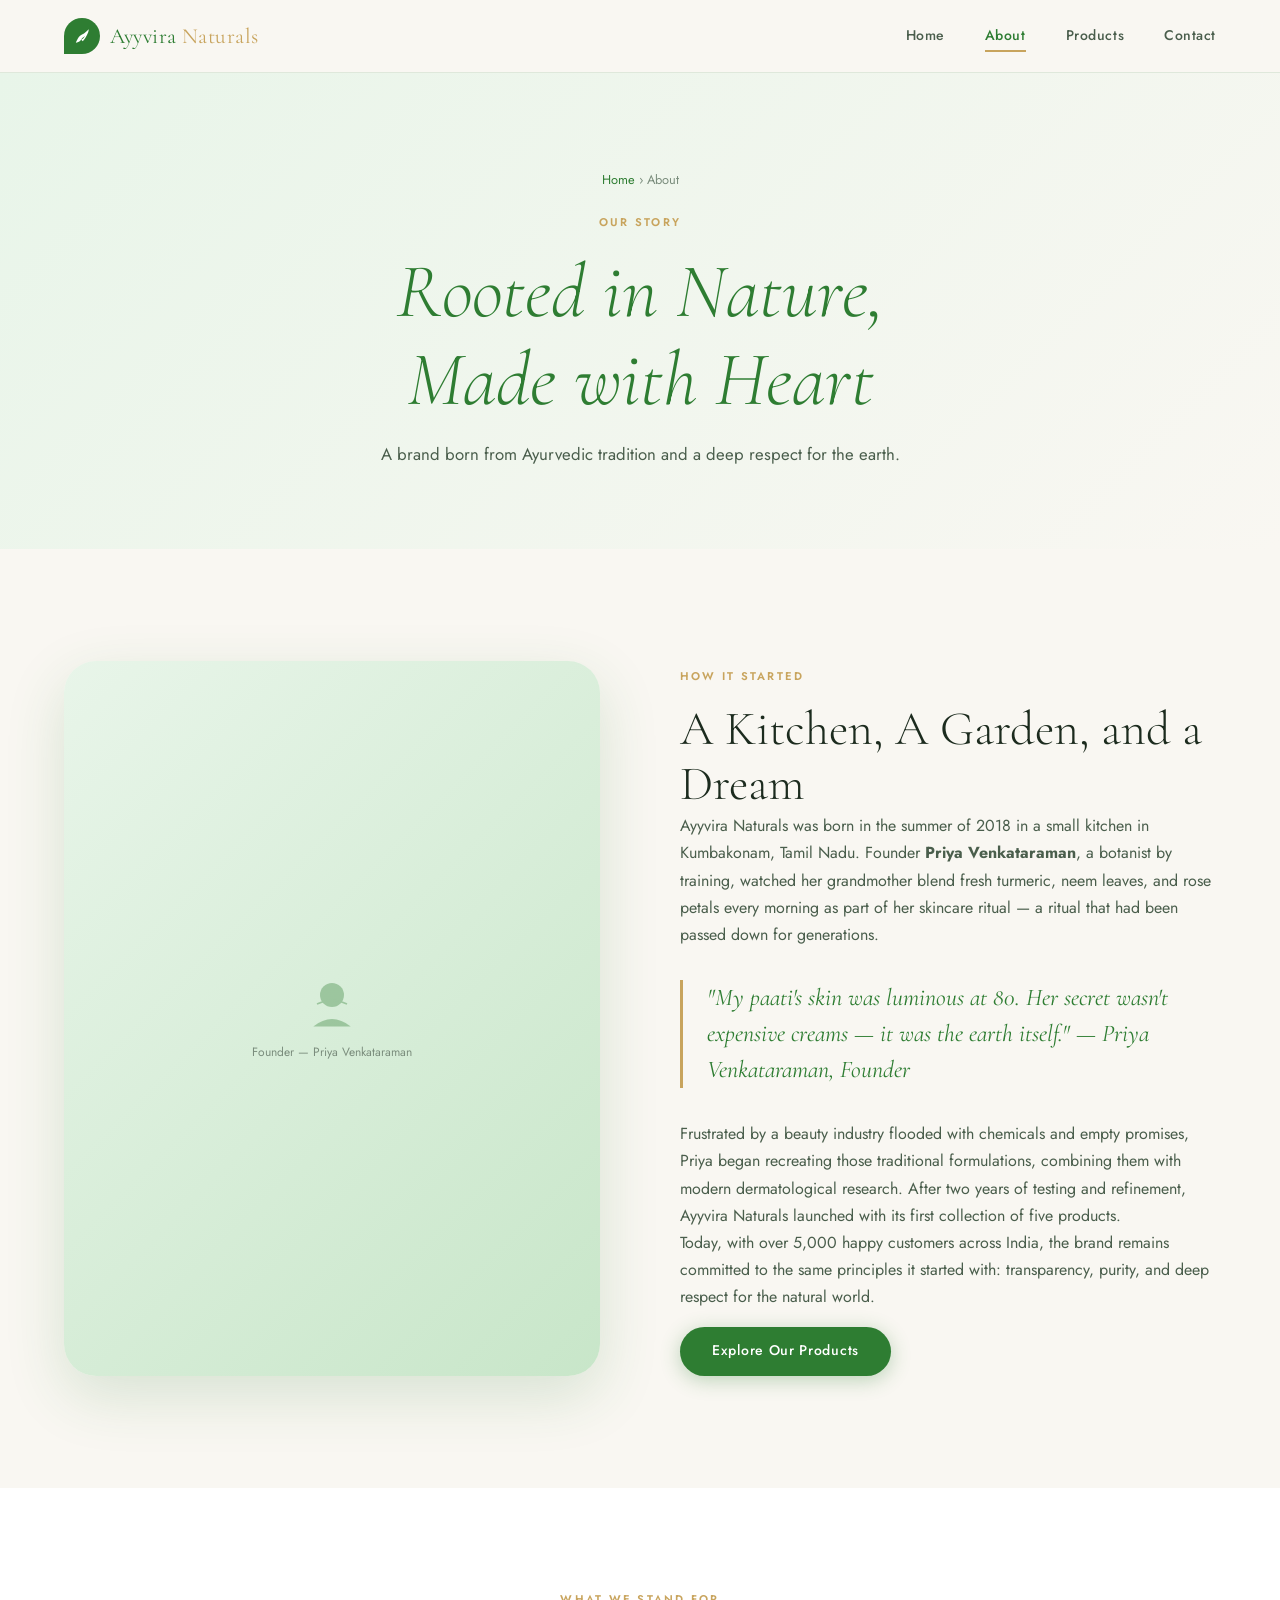
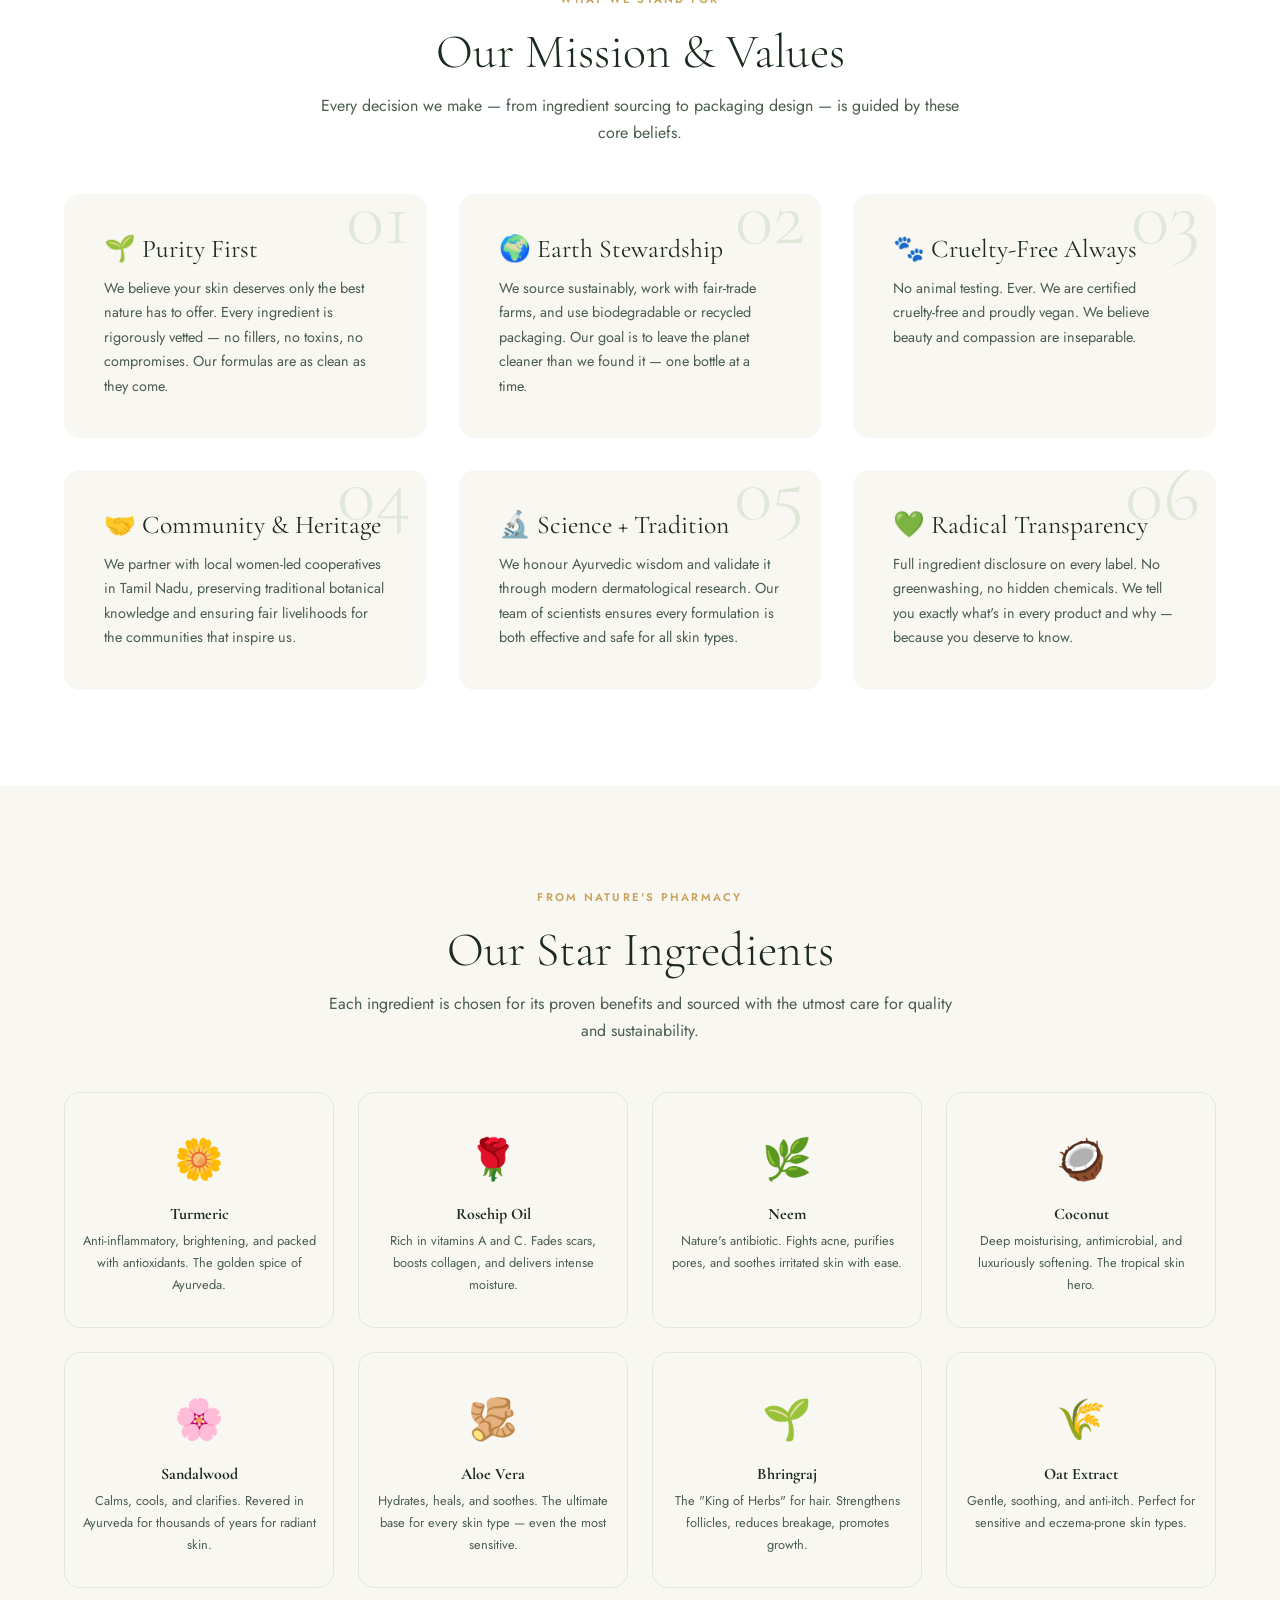
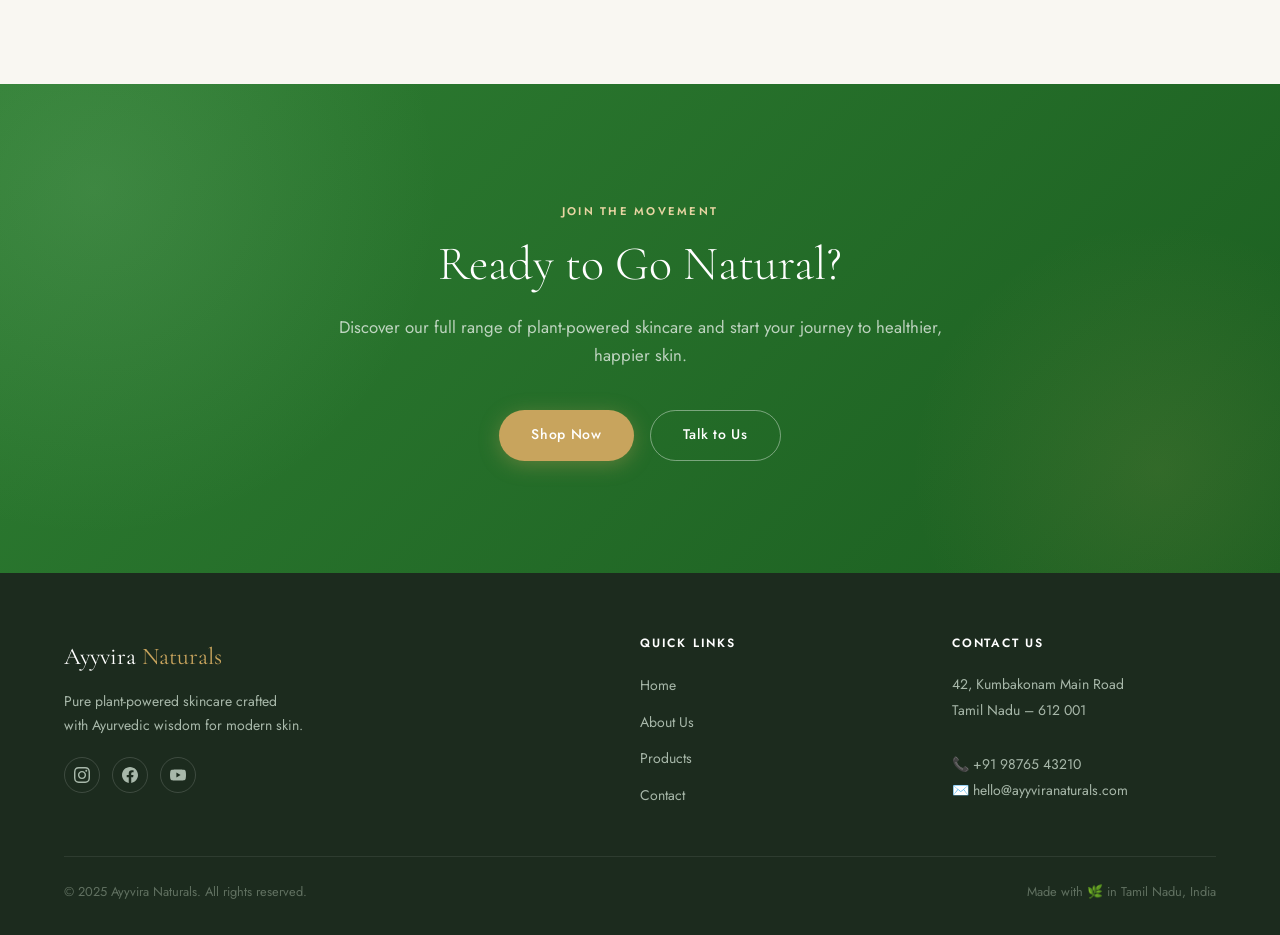
==== about.html @ 46bfbe70 "test" ====
<!DOCTYPE html>
<html lang="en">
<head>
  <meta charset="UTF-8" />
  <meta name="viewport" content="width=device-width, initial-scale=1.0" />
  <meta name="description" content="The story behind Ayyvira Naturals — our mission, values, and love for botanical skincare." />
  <title>About | Ayyvira Naturals</title>
  <link rel="stylesheet" href="css/style.css" />
  <link rel="icon" href="data:image/svg+xml,<svg xmlns='http://www.w3.org/2000/svg' viewBox='0 0 100 100'><text y='.9em' font-size='90'>🌿</text></svg>" />
</head>
<body>

<!-- ══════════════════════════════════════ NAVIGATION ══ -->
<header class="navbar" role="banner">
  <div class="container nav-inner">
    <a href="index.html" class="nav-logo" aria-label="Ayyvira Naturals Home">
      <div class="logo-icon" aria-hidden="true">
        <svg viewBox="0 0 24 24"><path d="M17 8C8 10 5.9 16.17 3.82 21c1.95-.4 4.28-1.2 6.18-3C12 16 13.5 12 17 8zM21 3C17 7 14 9 10 12c.5 1 1.5 2.5 2 3 1-1 2.5-2 4-3-1 2-3 4-5 5 .5.5 1.5 1.5 2 2C16 16 21 8 21 3z"/></svg>
      </div>
      <span class="logo-text">Ayyvira <span>Naturals</span></span>
    </a>
    <nav class="nav-links" aria-label="Main navigation">
      <a href="index.html">Home</a>
      <a href="about.html">About</a>
      <a href="products.html">Products</a>
      <a href="contact.html">Contact</a>
    </nav>
    <button class="hamburger" aria-label="Toggle menu" aria-expanded="false">
      <span></span><span></span><span></span>
    </button>
  </div>
  <nav class="mobile-menu" aria-label="Mobile navigation">
    <a href="index.html">Home</a>
    <a href="about.html">About</a>
    <a href="products.html">Products</a>
    <a href="contact.html">Contact</a>
  </nav>
</header>

<main>

<!-- ══════════════════════════════════════ PAGE HERO ══ -->
<section class="page-hero" aria-label="About page hero">
  <div class="container">
    <p class="breadcrumb"><a href="index.html">Home</a> &rsaquo; About</p>
    <span class="section-label">Our Story</span>
    <h1>Rooted in Nature,<br><em>Made with Heart</em></h1>
    <p>A brand born from Ayurvedic tradition and a deep respect for the earth.</p>
  </div>
</section>


<!-- ══════════════════════════════════════ BRAND STORY ══ -->
<section class="brand-story" aria-label="Brand story">
  <div class="container brand-story-inner">

    <!-- Image -->
    <div class="fade-in">
      <div class="img-placeholder story-img" style="display:flex;align-items:center;justify-content:center;flex-direction:column;gap:.5rem;background:linear-gradient(135deg,#e8f5e9,#c8e6c9);">
        <svg viewBox="0 0 80 80" xmlns="http://www.w3.org/2000/svg" style="width:60px;fill:#2E7D32;opacity:.35">
          <circle cx="40" cy="28" r="16"/>
          <path d="M15 70 Q40 50 65 70"/>
          <path d="M20 40 Q40 30 60 40" fill="none" stroke="#2E7D32" stroke-width="2"/>
        </svg>
        <span style="font-size:.75rem;color:#7A8C7C">Founder — Priya Venkataraman</span>
      </div>
    </div>

    <!-- Story content -->
    <div class="story-content fade-in" style="transition-delay:.2s">
      <span class="section-label">How It Started</span>
      <h2>A Kitchen, A Garden, and a Dream</h2>

      <p>
        Ayyvira Naturals was born in the summer of 2018 in a small kitchen
        in Kumbakonam, Tamil Nadu. Founder <strong>Priya Venkataraman</strong>,
        a botanist by training, watched her grandmother blend fresh turmeric,
        neem leaves, and rose petals every morning as part of her skincare ritual —
        a ritual that had been passed down for generations.
      </p>

      <blockquote>
        "My paati's skin was luminous at 80. Her secret wasn't expensive creams —
        it was the earth itself."
        <cite>— Priya Venkataraman, Founder</cite>
      </blockquote>

      <p>
        Frustrated by a beauty industry flooded with chemicals and empty promises,
        Priya began recreating those traditional formulations, combining them with
        modern dermatological research. After two years of testing and refinement,
        Ayyvira Naturals launched with its first collection of five products.
      </p>

      <p>
        Today, with over 5,000 happy customers across India, the brand remains
        committed to the same principles it started with: transparency, purity,
        and deep respect for the natural world.
      </p>

      <a href="products.html" class="btn btn-primary" style="margin-top:1rem">Explore Our Products</a>
    </div>

  </div>
</section>


<!-- ══════════════════════════════════════ VALUES ══ -->
<section class="values-section" aria-label="Our values">
  <div class="container">
    <div class="text-center">
      <span class="section-label">What We Stand For</span>
      <h2>Our Mission &amp; Values</h2>
      <p style="margin:.75rem auto 0;">
        Every decision we make — from ingredient sourcing to packaging design —
        is guided by these core beliefs.
      </p>
    </div>

    <div class="values-grid">

      <article class="value-card fade-in">
        <div class="value-num" aria-hidden="true">01</div>
        <h3>🌱 Purity First</h3>
        <p>
          We believe your skin deserves only the best nature has to offer.
          Every ingredient is rigorously vetted — no fillers, no toxins,
          no compromises. Our formulas are as clean as they come.
        </p>
      </article>

      <article class="value-card fade-in" style="transition-delay:.1s">
        <div class="value-num" aria-hidden="true">02</div>
        <h3>🌍 Earth Stewardship</h3>
        <p>
          We source sustainably, work with fair-trade farms, and use
          biodegradable or recycled packaging. Our goal is to leave the
          planet cleaner than we found it — one bottle at a time.
        </p>
      </article>

      <article class="value-card fade-in" style="transition-delay:.2s">
        <div class="value-num" aria-hidden="true">03</div>
        <h3>🐾 Cruelty-Free Always</h3>
        <p>
          No animal testing. Ever. We are certified cruelty-free and
          proudly vegan. We believe beauty and compassion are inseparable.
        </p>
      </article>

      <article class="value-card fade-in" style="transition-delay:.3s">
        <div class="value-num" aria-hidden="true">04</div>
        <h3>🤝 Community &amp; Heritage</h3>
        <p>
          We partner with local women-led cooperatives in Tamil Nadu,
          preserving traditional botanical knowledge and ensuring fair
          livelihoods for the communities that inspire us.
        </p>
      </article>

      <article class="value-card fade-in" style="transition-delay:.4s">
        <div class="value-num" aria-hidden="true">05</div>
        <h3>🔬 Science + Tradition</h3>
        <p>
          We honour Ayurvedic wisdom and validate it through modern
          dermatological research. Our team of scientists ensures every
          formulation is both effective and safe for all skin types.
        </p>
      </article>

      <article class="value-card fade-in" style="transition-delay:.5s">
        <div class="value-num" aria-hidden="true">06</div>
        <h3>💚 Radical Transparency</h3>
        <p>
          Full ingredient disclosure on every label. No greenwashing,
          no hidden chemicals. We tell you exactly what's in every product
          and why — because you deserve to know.
        </p>
      </article>

    </div>
  </div>
</section>


<!-- ══════════════════════════════════════ INGREDIENTS ══ -->
<section class="ingredients-section" aria-label="Key ingredients">
  <div class="container">
    <div class="text-center">
      <span class="section-label">From Nature's Pharmacy</span>
      <h2>Our Star Ingredients</h2>
      <p style="margin:.75rem auto 0;">
        Each ingredient is chosen for its proven benefits and sourced
        with the utmost care for quality and sustainability.
      </p>
    </div>

    <div class="ingredients-list">

      <div class="ingredient-item fade-in">
        <div class="ingredient-emoji">🌼</div>
        <h4>Turmeric</h4>
        <p>Anti-inflammatory, brightening, and packed with antioxidants. The golden spice of Ayurveda.</p>
      </div>

      <div class="ingredient-item fade-in" style="transition-delay:.1s">
        <div class="ingredient-emoji">🌹</div>
        <h4>Rosehip Oil</h4>
        <p>Rich in vitamins A and C. Fades scars, boosts collagen, and delivers intense moisture.</p>
      </div>

      <div class="ingredient-item fade-in" style="transition-delay:.2s">
        <div class="ingredient-emoji">🌿</div>
        <h4>Neem</h4>
        <p>Nature's antibiotic. Fights acne, purifies pores, and soothes irritated skin with ease.</p>
      </div>

      <div class="ingredient-item fade-in" style="transition-delay:.3s">
        <div class="ingredient-emoji">🥥</div>
        <h4>Coconut</h4>
        <p>Deep moisturising, antimicrobial, and luxuriously softening. The tropical skin hero.</p>
      </div>

      <div class="ingredient-item fade-in" style="transition-delay:.4s">
        <div class="ingredient-emoji">🌸</div>
        <h4>Sandalwood</h4>
        <p>Calms, cools, and clarifies. Revered in Ayurveda for thousands of years for radiant skin.</p>
      </div>

      <div class="ingredient-item fade-in" style="transition-delay:.5s">
        <div class="ingredient-emoji">🫚</div>
        <h4>Aloe Vera</h4>
        <p>Hydrates, heals, and soothes. The ultimate base for every skin type — even the most sensitive.</p>
      </div>

      <div class="ingredient-item fade-in" style="transition-delay:.6s">
        <div class="ingredient-emoji">🌱</div>
        <h4>Bhringraj</h4>
        <p>The "King of Herbs" for hair. Strengthens follicles, reduces breakage, promotes growth.</p>
      </div>

      <div class="ingredient-item fade-in" style="transition-delay:.7s">
        <div class="ingredient-emoji">🌾</div>
        <h4>Oat Extract</h4>
        <p>Gentle, soothing, and anti-itch. Perfect for sensitive and eczema-prone skin types.</p>
      </div>

    </div>
  </div>
</section>


<!-- ══════════════════════════════════════ CTA ══ -->
<section class="cta-section" aria-label="CTA">
  <div class="container cta-inner fade-in">
    <span class="section-label">Join the Movement</span>
    <h2>Ready to Go Natural?</h2>
    <p>Discover our full range of plant-powered skincare and start your journey to healthier, happier skin.</p>
    <div class="cta-actions">
      <a href="products.html" class="btn btn-gold">Shop Now</a>
      <a href="contact.html" class="btn" style="color:#fff;border:1.5px solid rgba(255,255,255,.4)">Talk to Us</a>
    </div>
  </div>
</section>

</main>


<!-- ══════════════════════════════════════ FOOTER ══ -->
<footer role="contentinfo">
  <div class="container">
    <div class="footer-grid">
      <div class="footer-brand">
        <div class="logo-text">Ayyvira <span>Naturals</span></div>
        <p>Pure plant-powered skincare crafted with Ayurvedic wisdom for modern skin.</p>
        <div class="socials" aria-label="Social media links">
          <a href="#" aria-label="Instagram">
            <svg viewBox="0 0 24 24"><path d="M12 2.163c3.204 0 3.584.012 4.85.07 3.252.148 4.771 1.691 4.919 4.919.058 1.265.069 1.645.069 4.849 0 3.205-.012 3.584-.069 4.849-.149 3.225-1.664 4.771-4.919 4.919-1.266.058-1.644.07-4.85.07-3.204 0-3.584-.012-4.849-.07-3.26-.149-4.771-1.699-4.919-4.92-.058-1.265-.07-1.644-.07-4.849 0-3.204.013-3.583.07-4.849.149-3.227 1.664-4.771 4.919-4.919 1.266-.057 1.645-.069 4.849-.069zm0-2.163c-3.259 0-3.667.014-4.947.072-4.358.2-6.78 2.618-6.98 6.98-.059 1.281-.073 1.689-.073 4.948 0 3.259.014 3.668.072 4.948.2 4.358 2.618 6.78 6.98 6.98 1.281.058 1.689.072 4.948.072 3.259 0 3.668-.014 4.948-.072 4.354-.2 6.782-2.618 6.979-6.98.059-1.28.073-1.689.073-4.948 0-3.259-.014-3.667-.072-4.947-.196-4.354-2.617-6.78-6.979-6.98-1.281-.059-1.69-.073-4.949-.073zm0 5.838c-3.403 0-6.162 2.759-6.162 6.162s2.759 6.163 6.162 6.163 6.162-2.759 6.162-6.163c0-3.403-2.759-6.162-6.162-6.162zm0 10.162c-2.209 0-4-1.79-4-4 0-2.209 1.791-4 4-4s4 1.791 4 4c0 2.21-1.791 4-4 4zm6.406-11.845c-.796 0-1.441.645-1.441 1.44s.645 1.44 1.441 1.44c.795 0 1.439-.645 1.439-1.44s-.644-1.44-1.439-1.44z"/></svg>
          </a>
          <a href="#" aria-label="Facebook">
            <svg viewBox="0 0 24 24"><path d="M24 12.073c0-6.627-5.373-12-12-12s-12 5.373-12 12c0 5.99 4.388 10.954 10.125 11.854v-8.385H7.078v-3.47h3.047V9.43c0-3.007 1.792-4.669 4.533-4.669 1.312 0 2.686.235 2.686.235v2.953H15.83c-1.491 0-1.956.925-1.956 1.874v2.25h3.328l-.532 3.47h-2.796v8.385C19.612 23.027 24 18.062 24 12.073z"/></svg>
          </a>
          <a href="#" aria-label="YouTube">
            <svg viewBox="0 0 24 24"><path d="M23.495 6.205a3.007 3.007 0 0 0-2.088-2.088c-1.87-.501-9.396-.501-9.396-.501s-7.507-.01-9.396.501A3.007 3.007 0 0 0 .527 6.205a31.247 31.247 0 0 0-.522 5.805 31.247 31.247 0 0 0 .522 5.783 3.007 3.007 0 0 0 2.088 2.088c1.868.502 9.396.502 9.396.502s7.506 0 9.396-.502a3.007 3.007 0 0 0 2.088-2.088 31.247 31.247 0 0 0 .5-5.783 31.247 31.247 0 0 0-.5-5.805zM9.609 15.601V8.408l6.264 3.602z"/></svg>
          </a>
        </div>
      </div>
      <div class="footer-col">
        <h4>Quick Links</h4>
        <ul>
          <li><a href="index.html">Home</a></li>
          <li><a href="about.html">About Us</a></li>
          <li><a href="products.html">Products</a></li>
          <li><a href="contact.html">Contact</a></li>
        </ul>
      </div>
      <div class="footer-col">
        <h4>Contact Us</h4>
        <address>
          42, Kumbakonam Main Road<br>Tamil Nadu – 612 001<br><br>
          📞 +91 98765 43210<br>
          ✉️ hello@ayyviranaturals.com
        </address>
      </div>
    </div>
    <div class="footer-bottom">
      <span>© 2025 Ayyvira Naturals. All rights reserved.</span>
      <span>Made with 🌿 in Tamil Nadu, India</span>
    </div>
  </div>
</footer>

<script src="js/script.js"></script>
</body>
</html>
---- css/style.css ----
/* ============================================================
   Ayyvira Naturals — Main Stylesheet
   Color Palette:
     --dark-green : #2E7D32
     --light-green: #A5D6A7
     --gold       : #C8A45D
     --bg         : #F9F7F2
   ============================================================ */

/* ── Google Fonts ── */
@import url('https://fonts.googleapis.com/css2?family=Cormorant+Garamond:ital,wght@0,300;0,400;0,600;1,300;1,400&family=Jost:wght@300;400;500;600&display=swap');

/* ── CSS Variables ── */
:root {
  --dark-green : #2E7D32;
  --mid-green  : #388E3C;
  --light-green: #A5D6A7;
  --pale-green : #E8F5E9;
  --gold       : #C8A45D;
  --gold-light : #E8D5A3;
  --bg         : #F9F7F2;
  --white      : #FFFFFF;
  --text-dark  : #1C2B1E;
  --text-mid   : #4A5E4C;
  --text-light : #7A8C7C;
  --border     : rgba(46,125,50,.12);
  --shadow-sm  : 0 2px 12px rgba(46,125,50,.08);
  --shadow-md  : 0 8px 32px rgba(46,125,50,.12);
  --shadow-lg  : 0 20px 60px rgba(46,125,50,.16);
  --radius-sm  : 8px;
  --radius-md  : 16px;
  --radius-lg  : 32px;
  --radius-full: 999px;
  --font-display: 'Cormorant Garamond', Georgia, serif;
  --font-body   : 'Jost', sans-serif;
  --transition  : .35s cubic-bezier(.4,0,.2,1);
}

/* ── Reset & Base ── */
*, *::before, *::after { box-sizing: border-box; margin: 0; padding: 0; }

html { scroll-behavior: smooth; font-size: 16px; }

body {
  font-family: var(--font-body);
  background : var(--bg);
  color      : var(--text-dark);
  line-height: 1.7;
  overflow-x : hidden;
}

img { display: block; max-width: 100%; height: auto; }
a   { text-decoration: none; color: inherit; }
ul  { list-style: none; }
button { cursor: pointer; border: none; background: none; font-family: inherit; }

/* ── Typography ── */
h1,h2,h3,h4 { font-family: var(--font-display); line-height: 1.15; }

h1 { font-size: clamp(2.4rem, 6vw, 4.8rem); font-weight: 300; }
h2 { font-size: clamp(1.8rem, 4vw, 3rem);   font-weight: 300; }
h3 { font-size: clamp(1.2rem, 2.5vw, 1.6rem); font-weight: 400; }

p  { font-size: 1rem; color: var(--text-mid); max-width: 65ch; }

.section-label {
  display    : inline-block;
  font-family: var(--font-body);
  font-size  : .7rem;
  font-weight: 600;
  letter-spacing: .2em;
  text-transform: uppercase;
  color      : var(--gold);
  margin-bottom: 1rem;
}

/* ── Utility ── */
.container { width: 90%; max-width: 1200px; margin: 0 auto; }
.text-center { text-align: center; }
.text-center p { margin: 0 auto; }

/* ── Buttons ── */
.btn {
  display    : inline-flex;
  align-items: center;
  gap        : .5rem;
  padding    : .8rem 2rem;
  border-radius: var(--radius-full);
  font-family  : var(--font-body);
  font-size    : .875rem;
  font-weight  : 500;
  letter-spacing: .05em;
  transition   : var(--transition);
}

.btn-primary {
  background: var(--dark-green);
  color     : var(--white);
  box-shadow: 0 4px 20px rgba(46,125,50,.3);
}
.btn-primary:hover {
  background: var(--mid-green);
  box-shadow: 0 8px 28px rgba(46,125,50,.4);
  transform : translateY(-2px);
}

.btn-outline {
  background: transparent;
  color     : var(--dark-green);
  border    : 1.5px solid var(--dark-green);
}
.btn-outline:hover {
  background: var(--dark-green);
  color     : var(--white);
  transform : translateY(-2px);
}

.btn-gold {
  background: var(--gold);
  color     : var(--white);
  box-shadow: 0 4px 20px rgba(200,164,93,.35);
}
.btn-gold:hover {
  background: #b8924d;
  transform : translateY(-2px);
  box-shadow: 0 8px 28px rgba(200,164,93,.45);
}

/* ── Leaf Decoration ── */
.leaf-deco {
  position: absolute;
  opacity : .07;
  pointer-events: none;
  user-select   : none;
}
.leaf-deco svg { fill: var(--dark-green); }

/* ── Fade-in Animation ── */
.fade-in {
  opacity  : 0;
  transform: translateY(28px);
  transition: opacity .7s ease, transform .7s ease;
}
.fade-in.visible {
  opacity  : 1;
  transform: none;
}

/* ===========================
   NAVIGATION
   =========================== */
.navbar {
  position  : sticky;
  top       : 0;
  z-index   : 1000;
  background: rgba(249,247,242,.92);
  backdrop-filter: blur(14px);
  border-bottom  : 1px solid var(--border);
  transition: box-shadow var(--transition);
}
.navbar.scrolled { box-shadow: var(--shadow-md); }

.nav-inner {
  display        : flex;
  align-items    : center;
  justify-content: space-between;
  padding        : 1.1rem 0;
}

/* Logo */
.nav-logo {
  display    : flex;
  align-items: center;
  gap        : .6rem;
}
.nav-logo .logo-icon {
  width : 36px;
  height: 36px;
  background: var(--dark-green);
  border-radius: 50% 50% 50% 0;
  display    : flex;
  align-items: center;
  justify-content: center;
}
.nav-logo .logo-icon svg { fill: var(--white); width: 18px; }
.nav-logo .logo-text {
  font-family: var(--font-display);
  font-size  : 1.35rem;
  font-weight: 400;
  color      : var(--dark-green);
  letter-spacing: .02em;
}
.nav-logo .logo-text span { color: var(--gold); }

/* Nav Links */
.nav-links {
  display: flex;
  gap    : 2.5rem;
}
.nav-links a {
  font-size  : .875rem;
  font-weight: 500;
  letter-spacing: .04em;
  color      : var(--text-mid);
  position   : relative;
  transition : color var(--transition);
}
.nav-links a::after {
  content  : '';
  position : absolute;
  bottom   : -4px;
  left     : 0;
  width    : 0;
  height   : 1.5px;
  background: var(--gold);
  transition: width var(--transition);
}
.nav-links a:hover,
.nav-links a.active { color: var(--dark-green); }
.nav-links a:hover::after,
.nav-links a.active::after { width: 100%; }

/* Hamburger */
.hamburger {
  display       : none;
  flex-direction: column;
  gap           : 5px;
  padding       : 4px;
}
.hamburger span {
  display   : block;
  width     : 24px;
  height    : 2px;
  background: var(--dark-green);
  transition: var(--transition);
  border-radius: 2px;
}
.hamburger.open span:nth-child(1) { transform: translateY(7px) rotate(45deg); }
.hamburger.open span:nth-child(2) { opacity: 0; }
.hamburger.open span:nth-child(3) { transform: translateY(-7px) rotate(-45deg); }

/* Mobile Menu */
.mobile-menu {
  display   : none;
  flex-direction: column;
  gap       : 0;
  background: var(--white);
  border-top: 1px solid var(--border);
  overflow  : hidden;
  max-height: 0;
  transition: max-height .4s ease;
}
.mobile-menu.open { max-height: 400px; }
.mobile-menu a {
  padding    : 1rem 1.5rem;
  font-size  : .9rem;
  font-weight: 500;
  color      : var(--text-mid);
  border-bottom: 1px solid var(--border);
  transition : background var(--transition), color var(--transition);
}
.mobile-menu a:hover,
.mobile-menu a.active {
  background: var(--pale-green);
  color     : var(--dark-green);
}

/* ===========================
   FOOTER
   =========================== */
footer {
  background: var(--text-dark);
  color     : #a8b8aa;
  padding   : 4rem 0 2rem;
}
.footer-grid {
  display              : grid;
  grid-template-columns: 2fr 1fr 1fr;
  gap                  : 3rem;
  padding-bottom       : 3rem;
  border-bottom        : 1px solid rgba(255,255,255,.08);
}
.footer-brand .logo-text {
  font-family: var(--font-display);
  font-size  : 1.5rem;
  color      : var(--white);
}
.footer-brand .logo-text span { color: var(--gold); }
.footer-brand p {
  color    : #a8b8aa;
  font-size: .875rem;
  max-width: 30ch;
  margin-top: .75rem;
}
.footer-brand .socials {
  display: flex;
  gap    : .75rem;
  margin-top: 1.25rem;
}
.footer-brand .socials a {
  width     : 36px;
  height    : 36px;
  border-radius: 50%;
  border    : 1px solid rgba(255,255,255,.15);
  display   : flex;
  align-items: center;
  justify-content: center;
  color     : #a8b8aa;
  transition: var(--transition);
}
.footer-brand .socials a:hover {
  background: var(--gold);
  border-color: var(--gold);
  color     : var(--white);
  transform : translateY(-2px);
}
.footer-brand .socials svg { width: 16px; height: 16px; fill: currentColor; }

.footer-col h4 {
  font-family: var(--font-body);
  font-size  : .75rem;
  font-weight: 600;
  letter-spacing: .15em;
  text-transform: uppercase;
  color      : var(--white);
  margin-bottom: 1.25rem;
}
.footer-col ul { display: flex; flex-direction: column; gap: .6rem; }
.footer-col ul a {
  font-size : .875rem;
  color     : #a8b8aa;
  transition: color var(--transition);
}
.footer-col ul a:hover { color: var(--gold); }
.footer-col address {
  font-style: normal;
  font-size : .875rem;
  line-height: 1.9;
  color     : #a8b8aa;
}

.footer-bottom {
  padding-top: 1.5rem;
  display    : flex;
  align-items: center;
  justify-content: space-between;
  font-size  : .8rem;
  color      : #607060;
}

/* ===========================
   HOME — HERO
   =========================== */
.hero {
  position  : relative;
  min-height: 92vh;
  display   : flex;
  align-items: center;
  overflow  : hidden;
  background: linear-gradient(135deg, #f0ede5 0%, var(--bg) 60%, #e8f5e9 100%);
}

.hero-bg-pattern {
  position: absolute;
  inset   : 0;
  background-image:
    radial-gradient(circle at 15% 50%, rgba(165,214,167,.25) 0%, transparent 50%),
    radial-gradient(circle at 85% 20%, rgba(200,164,93,.1) 0%, transparent 40%);
  pointer-events: none;
}

.hero-inner {
  position: relative;
  z-index : 1;
  display : grid;
  grid-template-columns: 1fr 1fr;
  align-items: center;
  gap        : 4rem;
  padding    : 6rem 0;
}

.hero-content { max-width: 560px; }

.hero-eyebrow {
  display    : flex;
  align-items: center;
  gap        : .75rem;
  margin-bottom: 1.5rem;
}
.hero-eyebrow .line {
  width     : 40px;
  height    : 1px;
  background: var(--gold);
}
.hero-eyebrow span {
  font-size     : .7rem;
  font-weight   : 600;
  letter-spacing: .22em;
  text-transform: uppercase;
  color         : var(--gold);
}

.hero-content h1 {
  color        : var(--text-dark);
  margin-bottom: 1.25rem;
  font-weight  : 300;
}
.hero-content h1 em {
  font-style: italic;
  color     : var(--dark-green);
}

.hero-content p {
  font-size    : 1.05rem;
  margin-bottom: 2.5rem;
  max-width    : 46ch;
}

.hero-actions { display: flex; gap: 1rem; flex-wrap: wrap; align-items: center; }

.hero-stats {
  display   : flex;
  gap       : 2.5rem;
  margin-top: 3rem;
  padding-top: 2rem;
  border-top: 1px solid var(--border);
}
.hero-stat .num {
  font-family: var(--font-display);
  font-size  : 2rem;
  font-weight: 300;
  color      : var(--dark-green);
  line-height: 1;
}
.hero-stat .lbl {
  font-size : .75rem;
  color     : var(--text-light);
  margin-top: .25rem;
}

/* Hero Visual */
.hero-visual {
  position: relative;
  display : flex;
  align-items: center;
  justify-content: center;
}
.hero-blob {
  width        : 460px;
  height       : 520px;
  background   : linear-gradient(145deg, var(--light-green), #c8e6c9);
  border-radius: 60% 40% 55% 45% / 50% 60% 40% 55%;
  position     : relative;
  overflow     : hidden;
  box-shadow   : var(--shadow-lg);
}
.hero-blob img {
  width     : 100%;
  height    : 100%;
  object-fit: cover;
}
.hero-badge {
  position  : absolute;
  bottom    : -16px;
  left      : -24px;
  background: var(--white);
  border-radius: var(--radius-md);
  padding   : 1rem 1.25rem;
  box-shadow: var(--shadow-md);
  display   : flex;
  align-items: center;
  gap       : .75rem;
}
.hero-badge .badge-icon {
  width     : 40px;
  height    : 40px;
  background: var(--pale-green);
  border-radius: 50%;
  display   : flex;
  align-items: center;
  justify-content: center;
}
.hero-badge .badge-icon svg { fill: var(--dark-green); width: 20px; }
.hero-badge .badge-text .top  { font-size: .7rem; color: var(--text-light); }
.hero-badge .badge-text .bot  { font-size: .875rem; font-weight: 600; color: var(--text-dark); }

.hero-tag {
  position  : absolute;
  top       : 20px;
  right     : -20px;
  background: var(--dark-green);
  color     : var(--white);
  border-radius: var(--radius-full);
  padding   : .5rem 1rem;
  font-size : .75rem;
  font-weight: 600;
  letter-spacing: .05em;
  box-shadow: var(--shadow-sm);
}

/* ===========================
   HOME — FEATURES
   =========================== */
.features {
  padding   : 6rem 0;
  background: var(--white);
}
.features-header { margin-bottom: 3.5rem; }

.features-grid {
  display              : grid;
  grid-template-columns: repeat(4, 1fr);
  gap                  : 2rem;
}
.feature-card {
  text-align: center;
  padding   : 2.5rem 1.5rem;
  border-radius: var(--radius-md);
  border    : 1px solid var(--border);
  transition: var(--transition);
  position  : relative;
  overflow  : hidden;
}
.feature-card::before {
  content  : '';
  position : absolute;
  inset    : 0;
  background: linear-gradient(160deg, var(--pale-green), transparent);
  opacity  : 0;
  transition: opacity var(--transition);
}
.feature-card:hover {
  transform : translateY(-6px);
  box-shadow: var(--shadow-md);
  border-color: var(--light-green);
}
.feature-card:hover::before { opacity: 1; }

.feature-icon {
  width     : 64px;
  height    : 64px;
  background: var(--pale-green);
  border-radius: 50% 50% 50% 0;
  display   : flex;
  align-items: center;
  justify-content: center;
  margin    : 0 auto 1.25rem;
  transition: var(--transition);
  position  : relative;
  z-index   : 1;
}
.feature-card:hover .feature-icon {
  background: var(--dark-green);
}
.feature-icon svg { fill: var(--dark-green); width: 28px; transition: var(--transition); }
.feature-card:hover .feature-icon svg { fill: var(--white); }

.feature-card h3 {
  position  : relative;
  z-index   : 1;
  margin-bottom: .5rem;
  font-size : 1.1rem;
  color     : var(--text-dark);
}
.feature-card p {
  position: relative;
  z-index : 1;
  font-size: .875rem;
  max-width: none;
}

/* ===========================
   HOME — ABOUT PREVIEW
   =========================== */
.about-preview {
  padding: 7rem 0;
}
.about-preview-inner {
  display        : grid;
  grid-template-columns: 1fr 1fr;
  gap            : 5rem;
  align-items    : center;
}
.about-img-wrap {
  position: relative;
}
.about-img-main {
  width        : 100%;
  aspect-ratio : 4/5;
  object-fit   : cover;
  border-radius: 40% 60% 55% 45% / 40% 45% 55% 60%;
  box-shadow   : var(--shadow-lg);
}
.about-img-accent {
  position     : absolute;
  bottom       : -30px;
  right        : -30px;
  width        : 180px;
  aspect-ratio : 1;
  object-fit   : cover;
  border-radius: 50%;
  border       : 6px solid var(--bg);
  box-shadow   : var(--shadow-md);
}
.about-img-badge {
  position     : absolute;
  top          : 30px;
  right        : -20px;
  background   : var(--gold);
  color        : var(--white);
  padding      : 1rem;
  border-radius: var(--radius-md);
  text-align   : center;
  box-shadow   : var(--shadow-sm);
}
.about-img-badge .big { font-family: var(--font-display); font-size: 2rem; font-weight: 300; line-height: 1; }
.about-img-badge .sm  { font-size: .65rem; font-weight: 600; letter-spacing: .1em; text-transform: uppercase; }

.about-content h2 { margin-bottom: 1.25rem; }
.about-content p  { margin-bottom: 1.5rem; }
.about-list {
  display       : flex;
  flex-direction: column;
  gap           : .75rem;
  margin-bottom : 2rem;
}
.about-list li {
  display    : flex;
  align-items: center;
  gap        : .75rem;
  font-size  : .9rem;
  color      : var(--text-mid);
}
.about-list li .check {
  width     : 22px;
  height    : 22px;
  background: var(--pale-green);
  border-radius: 50%;
  display   : flex;
  align-items: center;
  justify-content: center;
  flex-shrink: 0;
}
.about-list li .check svg { fill: var(--dark-green); width: 12px; }

/* ===========================
   HOME — FEATURED PRODUCTS
   =========================== */
.featured-products { padding: 6rem 0; background: var(--bg); }
.section-header {
  display        : flex;
  justify-content: space-between;
  align-items    : flex-end;
  margin-bottom  : 3rem;
}
.section-header .right { flex-shrink: 0; }

.products-grid {
  display              : grid;
  grid-template-columns: repeat(3, 1fr);
  gap                  : 2rem;
}

/* Product Card */
.product-card {
  background   : var(--white);
  border-radius: var(--radius-md);
  overflow     : hidden;
  box-shadow   : var(--shadow-sm);
  transition   : var(--transition);
  position     : relative;
}
.product-card:hover {
  transform : translateY(-8px);
  box-shadow: var(--shadow-lg);
}
.product-img-wrap {
  position    : relative;
  overflow    : hidden;
  aspect-ratio: 4/3;
  background  : var(--pale-green);
}
.product-img-wrap img {
  width     : 100%;
  height    : 100%;
  object-fit: cover;
  transition: transform .6s ease;
}
.product-card:hover .product-img-wrap img { transform: scale(1.06); }

.product-badge {
  position     : absolute;
  top          : 12px;
  left         : 12px;
  background   : var(--gold);
  color        : var(--white);
  font-size    : .65rem;
  font-weight  : 600;
  letter-spacing: .08em;
  text-transform: uppercase;
  padding      : .3rem .75rem;
  border-radius: var(--radius-full);
}
.product-wishlist {
  position     : absolute;
  top          : 12px;
  right        : 12px;
  width        : 34px;
  height       : 34px;
  background   : rgba(255,255,255,.9);
  border-radius: 50%;
  display      : flex;
  align-items  : center;
  justify-content: center;
  opacity      : 0;
  transform    : scale(.8);
  transition   : var(--transition);
}
.product-card:hover .product-wishlist { opacity: 1; transform: scale(1); }
.product-wishlist svg { fill: var(--text-light); width: 16px; transition: var(--transition); }
.product-wishlist:hover svg { fill: #e53935; }

.product-info { padding: 1.5rem; }
.product-category {
  font-size     : .65rem;
  font-weight   : 600;
  letter-spacing: .15em;
  text-transform: uppercase;
  color         : var(--gold);
  margin-bottom : .4rem;
}
.product-name {
  font-family  : var(--font-display);
  font-size    : 1.2rem;
  font-weight  : 400;
  color        : var(--text-dark);
  margin-bottom: .5rem;
}
.product-desc {
  font-size    : .835rem;
  color        : var(--text-light);
  margin-bottom: 1.25rem;
  max-width    : none;
  display      : -webkit-box;
  -webkit-line-clamp: 2;
  -webkit-box-orient: vertical;
  overflow     : hidden;
}
.product-footer {
  display        : flex;
  justify-content: space-between;
  align-items    : center;
}
.product-price {
  font-family: var(--font-display);
  font-size  : 1.4rem;
  font-weight: 300;
  color      : var(--dark-green);
}

/* ===========================
   HOME — CTA
   =========================== */
.cta-section {
  padding   : 7rem 0;
  background: linear-gradient(135deg, var(--dark-green), #1B5E20);
  position  : relative;
  overflow  : hidden;
  text-align: center;
}
.cta-section::before {
  content  : '';
  position : absolute;
  top      : -50%;
  left     : -20%;
  width    : 700px;
  height   : 700px;
  background: radial-gradient(circle, rgba(165,214,167,.15) 0%, transparent 70%);
  pointer-events: none;
}
.cta-section::after {
  content  : '';
  position : absolute;
  bottom   : -30%;
  right    : -10%;
  width    : 500px;
  height   : 500px;
  background: radial-gradient(circle, rgba(200,164,93,.12) 0%, transparent 70%);
  pointer-events: none;
}
.cta-inner { position: relative; z-index: 1; }
.cta-section .section-label { color: var(--gold-light); }
.cta-section h2 {
  color        : var(--white);
  margin-bottom: 1.25rem;
}
.cta-section p {
  color        : rgba(255,255,255,.7);
  margin       : 0 auto 2.5rem;
  font-size    : 1.05rem;
}
.cta-actions { display: flex; gap: 1rem; justify-content: center; flex-wrap: wrap; }

/* ===========================
   ABOUT PAGE
   =========================== */
.page-hero {
  padding   : 5rem 0;
  background: linear-gradient(135deg, var(--pale-green), var(--bg));
  text-align: center;
}
.page-hero .breadcrumb {
  font-size    : .8rem;
  color        : var(--text-light);
  margin-bottom: 1rem;
}
.page-hero .breadcrumb a { color: var(--dark-green); }
.page-hero .breadcrumb a:hover { text-decoration: underline; }
.page-hero h1 { font-style: italic; color: var(--dark-green); }
.page-hero p  { margin: 1rem auto 0; font-size: 1.05rem; }

/* Brand Story */
.brand-story { padding: 7rem 0; }
.brand-story-inner {
  display        : grid;
  grid-template-columns: 1fr 1fr;
  gap            : 5rem;
  align-items    : center;
}
.story-img {
  width        : 100%;
  aspect-ratio : 3/4;
  object-fit   : cover;
  border-radius: var(--radius-lg);
  box-shadow   : var(--shadow-lg);
}
.story-content blockquote {
  font-family  : var(--font-display);
  font-size    : 1.5rem;
  font-style   : italic;
  color        : var(--dark-green);
  border-left  : 3px solid var(--gold);
  padding-left : 1.5rem;
  margin       : 2rem 0;
  line-height  : 1.5;
}

/* Values */
.values-section {
  padding   : 6rem 0;
  background: var(--white);
}
.values-grid {
  display              : grid;
  grid-template-columns: repeat(3, 1fr);
  gap                  : 2rem;
  margin-top           : 3rem;
}
.value-card {
  padding      : 2.5rem;
  background   : var(--bg);
  border-radius: var(--radius-md);
  position     : relative;
  overflow     : hidden;
  transition   : var(--transition);
}
.value-card:hover { transform: translateY(-4px); box-shadow: var(--shadow-md); }
.value-num {
  font-family: var(--font-display);
  font-size  : 5rem;
  font-weight: 300;
  color      : var(--border);
  position   : absolute;
  top        : -1rem;
  right      : 1rem;
  line-height: 1;
  pointer-events: none;
}
.value-card h3 { margin-bottom: .75rem; position: relative; }
.value-card p  { font-size: .9rem; max-width: none; position: relative; }

/* Team / Ingredients */
.ingredients-section { padding: 6rem 0; }
.ingredients-list {
  display              : grid;
  grid-template-columns: repeat(4, 1fr);
  gap                  : 1.5rem;
  margin-top           : 3rem;
}
.ingredient-item {
  text-align   : center;
  padding      : 2rem 1rem;
  border-radius: var(--radius-md);
  border       : 1px solid var(--border);
  transition   : var(--transition);
}
.ingredient-item:hover {
  border-color: var(--light-green);
  background  : var(--pale-green);
  transform   : translateY(-4px);
}
.ingredient-emoji { font-size: 2.5rem; margin-bottom: .75rem; }
.ingredient-item h4 { font-size: 1rem; margin-bottom: .4rem; }
.ingredient-item p  { font-size: .8rem; max-width: none; }

/* ===========================
   PRODUCTS PAGE
   =========================== */
.products-page { padding: 5rem 0 7rem; }
.products-filter {
  display        : flex;
  gap            : .75rem;
  margin-bottom  : 3rem;
  flex-wrap      : wrap;
}
.filter-btn {
  padding      : .5rem 1.25rem;
  border-radius: var(--radius-full);
  font-family  : var(--font-body);
  font-size    : .8rem;
  font-weight  : 500;
  border       : 1.5px solid var(--border);
  color        : var(--text-mid);
  transition   : var(--transition);
}
.filter-btn:hover,
.filter-btn.active {
  background  : var(--dark-green);
  border-color: var(--dark-green);
  color       : var(--white);
}

.products-grid-full {
  display              : grid;
  grid-template-columns: repeat(3, 1fr);
  gap                  : 2rem;
}

/* ===========================
   CONTACT PAGE
   =========================== */
.contact-page { padding: 5rem 0 7rem; }
.contact-inner {
  display              : grid;
  grid-template-columns: 1fr 1.6fr;
  gap                  : 4rem;
  align-items          : start;
}

.contact-info h2 { margin-bottom: 1rem; }
.contact-info p  { margin-bottom: 2rem; }

.contact-details {
  display       : flex;
  flex-direction: column;
  gap           : 1.5rem;
}
.contact-detail-item {
  display    : flex;
  gap        : 1rem;
  align-items: flex-start;
}
.contact-detail-icon {
  width     : 44px;
  height    : 44px;
  background: var(--pale-green);
  border-radius: 50%;
  display   : flex;
  align-items: center;
  justify-content: center;
  flex-shrink: 0;
}
.contact-detail-icon svg { fill: var(--dark-green); width: 18px; }
.contact-detail-item .label { font-size: .75rem; color: var(--text-light); margin-bottom: .2rem; }
.contact-detail-item .value { font-weight: 500; color: var(--text-dark); font-size: .9rem; }

/* Form */
.contact-form-wrap {
  background   : var(--white);
  border-radius: var(--radius-lg);
  padding      : 3rem;
  box-shadow   : var(--shadow-md);
}
.contact-form-wrap h3 { margin-bottom: .5rem; }
.contact-form-wrap .sub { font-size: .875rem; color: var(--text-light); margin-bottom: 2rem; max-width: none; }

.form-group { margin-bottom: 1.5rem; }
.form-group label {
  display      : block;
  font-size    : .78rem;
  font-weight  : 600;
  letter-spacing: .06em;
  text-transform: uppercase;
  color        : var(--text-mid);
  margin-bottom: .5rem;
}
.form-group input,
.form-group textarea,
.form-group select {
  width        : 100%;
  padding      : .875rem 1.125rem;
  border       : 1.5px solid var(--border);
  border-radius: var(--radius-sm);
  font-family  : var(--font-body);
  font-size    : .9rem;
  color        : var(--text-dark);
  background   : var(--bg);
  transition   : border-color var(--transition), box-shadow var(--transition);
  outline      : none;
}
.form-group input:focus,
.form-group textarea:focus,
.form-group select:focus {
  border-color: var(--dark-green);
  box-shadow  : 0 0 0 3px rgba(46,125,50,.1);
  background  : var(--white);
}
.form-group input.error,
.form-group textarea.error { border-color: #e53935; }
.form-group .error-msg {
  font-size : .75rem;
  color     : #e53935;
  margin-top: .35rem;
  display   : none;
}
.form-group .error-msg.show { display: block; }

.form-group textarea { resize: vertical; min-height: 130px; }
.form-row { display: grid; grid-template-columns: 1fr 1fr; gap: 1.25rem; }

.form-submit { margin-top: .5rem; }
.form-submit .btn { width: 100%; justify-content: center; padding: 1rem; font-size: .9rem; }

.success-message {
  display      : none;
  text-align   : center;
  padding      : 3rem 2rem;
}
.success-message.show { display: block; }
.success-icon {
  width     : 70px;
  height    : 70px;
  background: var(--pale-green);
  border-radius: 50%;
  display   : flex;
  align-items: center;
  justify-content: center;
  margin    : 0 auto 1.5rem;
}
.success-icon svg { fill: var(--dark-green); width: 32px; }
.success-message h3 { margin-bottom: .75rem; }
.success-message p  { max-width: none; color: var(--text-mid); }

/* ===========================
   PLACEHOLDER IMAGES (SVG)
   =========================== */
.img-placeholder {
  width     : 100%;
  height    : 100%;
  background: linear-gradient(135deg, var(--pale-green) 0%, #c8e6c9 100%);
  display   : flex;
  align-items: center;
  justify-content: center;
  flex-direction: column;
  gap       : .5rem;
}
.img-placeholder svg { fill: var(--dark-green); opacity: .4; width: 48px; }
.img-placeholder span { font-size: .75rem; color: var(--text-light); }

/* ===========================
   RESPONSIVE
   =========================== */
@media (max-width: 1024px) {
  .features-grid             { grid-template-columns: repeat(2,1fr); }
  .hero-inner                { gap: 2.5rem; }
  .hero-blob                 { width: 380px; height: 430px; }
  .footer-grid               { grid-template-columns: 1fr 1fr; }
  .footer-brand              { grid-column: 1/-1; }
  .ingredients-list          { grid-template-columns: repeat(2,1fr); }
}

@media (max-width: 768px) {
  /* Nav */
  .nav-links  { display: none; }
  .hamburger  { display: flex; }
  .mobile-menu{ display: flex; }

  /* Hero */
  .hero-inner { grid-template-columns: 1fr; text-align: center; gap: 3rem; }
  .hero-content { max-width: none; }
  .hero-content p { margin: 0 auto 2.5rem; }
  .hero-eyebrow { justify-content: center; }
  .hero-actions { justify-content: center; }
  .hero-stats   { justify-content: center; }
  .hero-visual  { order: -1; }
  .hero-blob    { width: 300px; height: 340px; }
  .hero-tag     { right: 0; }

  /* Features */
  .features-grid { grid-template-columns: 1fr 1fr; }

  /* About preview */
  .about-preview-inner { grid-template-columns: 1fr; }
  .about-img-accent    { display: none; }

  /* Sections */
  .section-header { flex-direction: column; gap: 1rem; align-items: flex-start; }
  .products-grid  { grid-template-columns: 1fr 1fr; }

  /* About page */
  .brand-story-inner    { grid-template-columns: 1fr; }
  .values-grid          { grid-template-columns: 1fr; }
  .ingredients-list     { grid-template-columns: repeat(2,1fr); }

  /* Products page */
  .products-grid-full   { grid-template-columns: 1fr 1fr; }

  /* Contact */
  .contact-inner { grid-template-columns: 1fr; }
  .contact-form-wrap { padding: 2rem; }
  .form-row      { grid-template-columns: 1fr; }
}

@media (max-width: 480px) {
  .features-grid          { grid-template-columns: 1fr; }
  .products-grid          { grid-template-columns: 1fr; }
  .products-grid-full     { grid-template-columns: 1fr; }
  .ingredients-list       { grid-template-columns: 1fr; }
  .hero-blob              { width: 260px; height: 300px; }
  .footer-grid            { grid-template-columns: 1fr; }
}
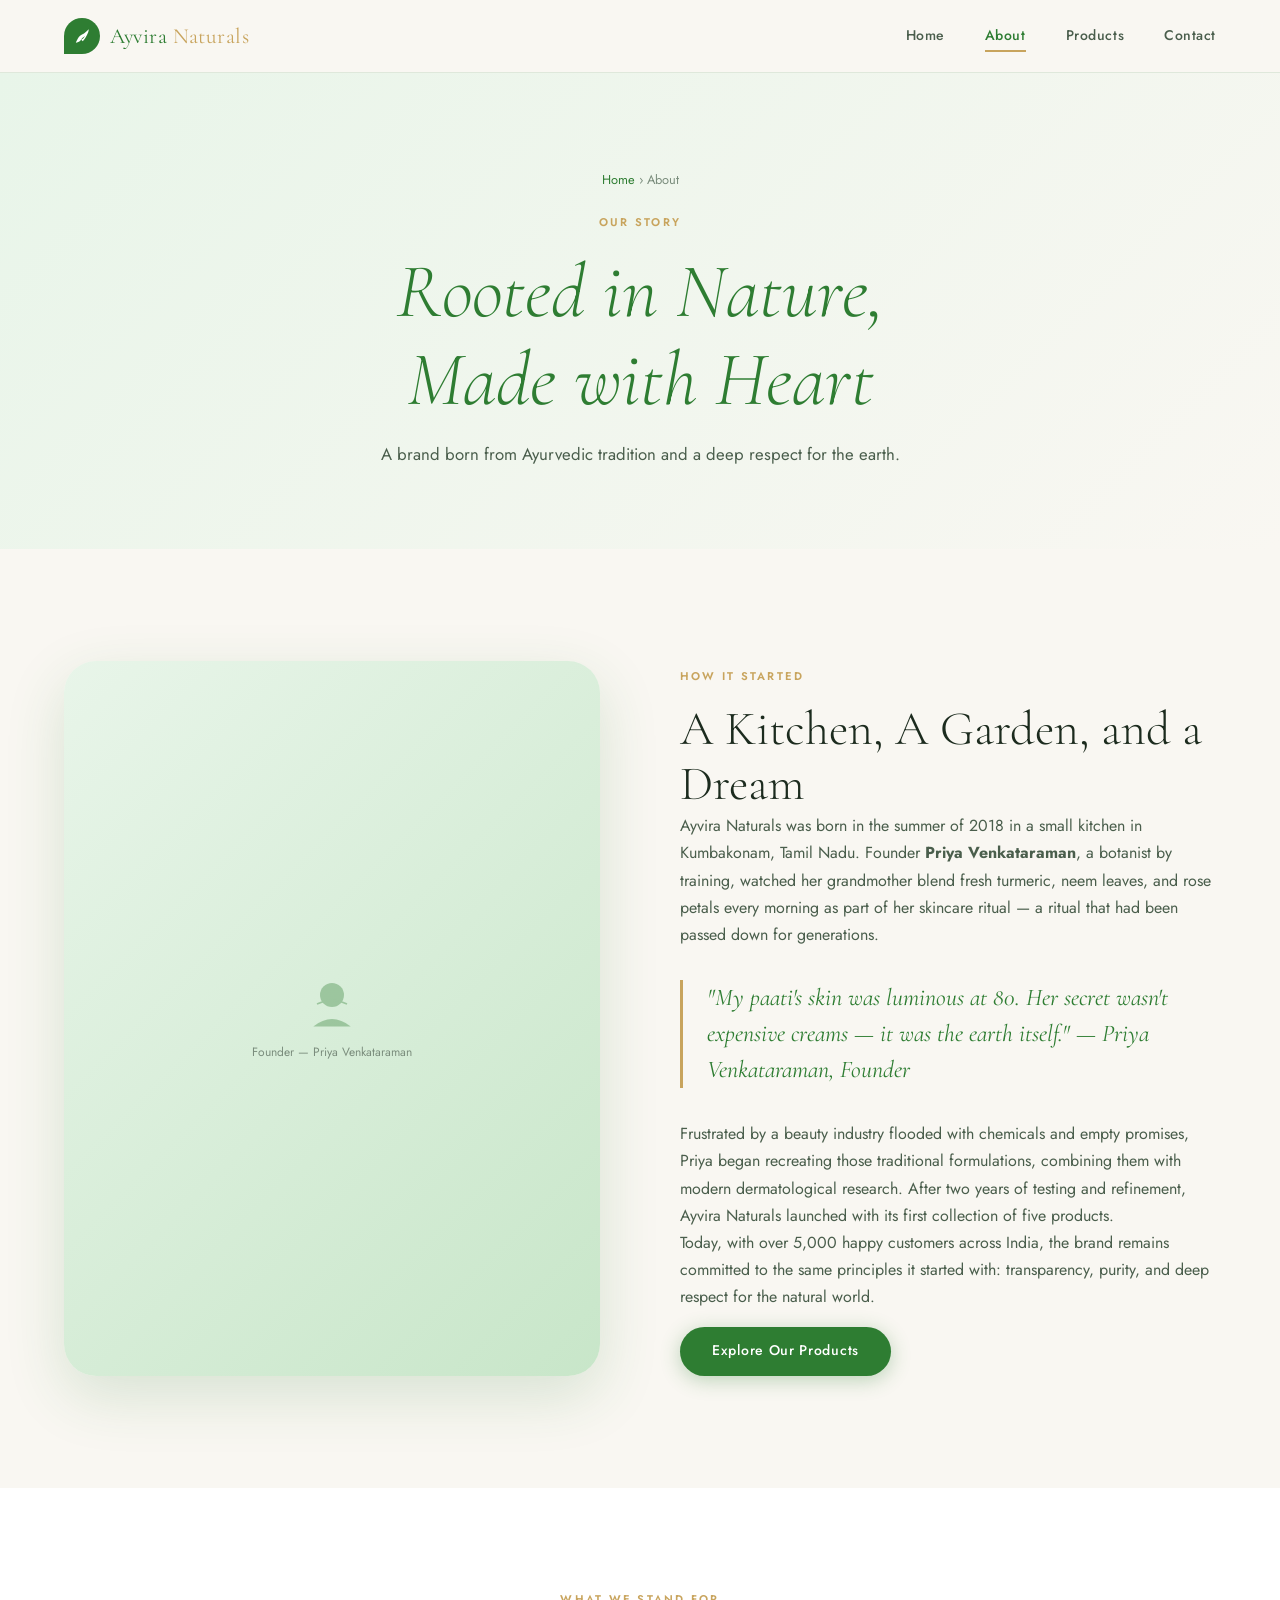
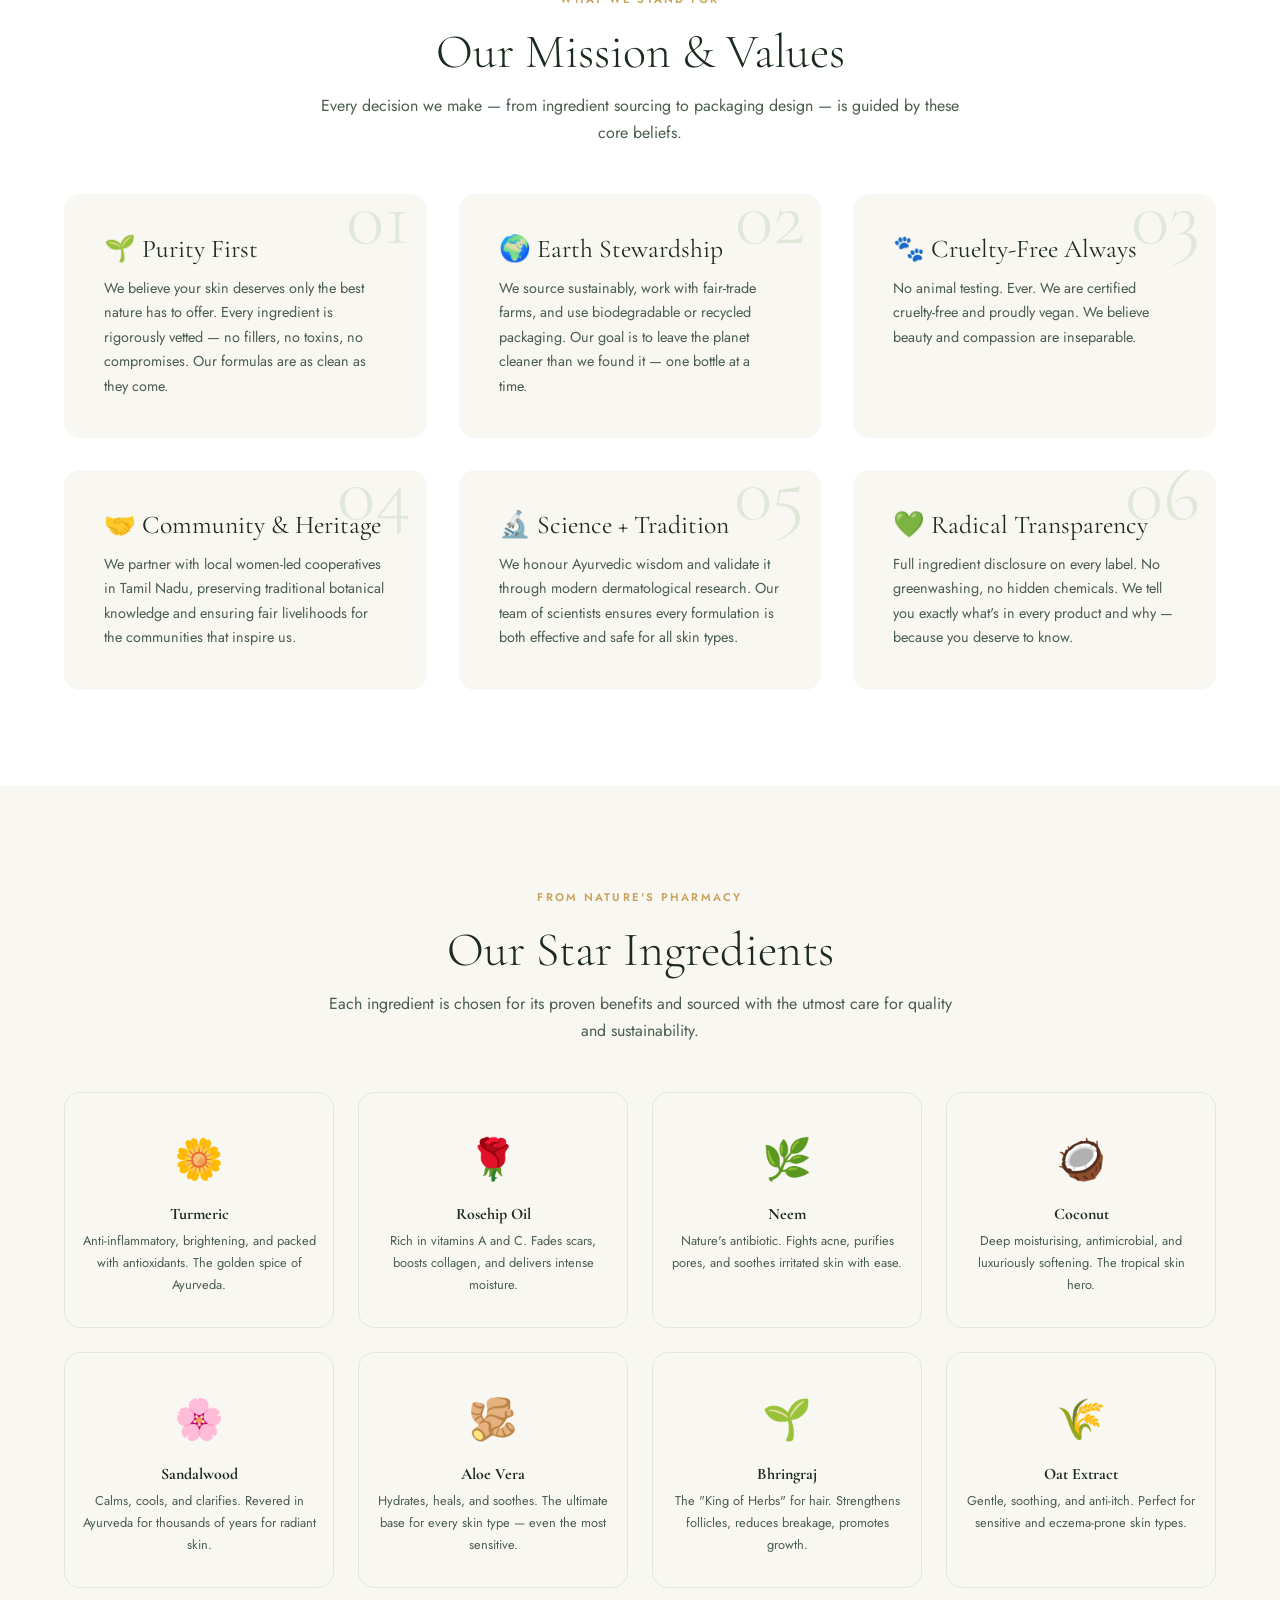
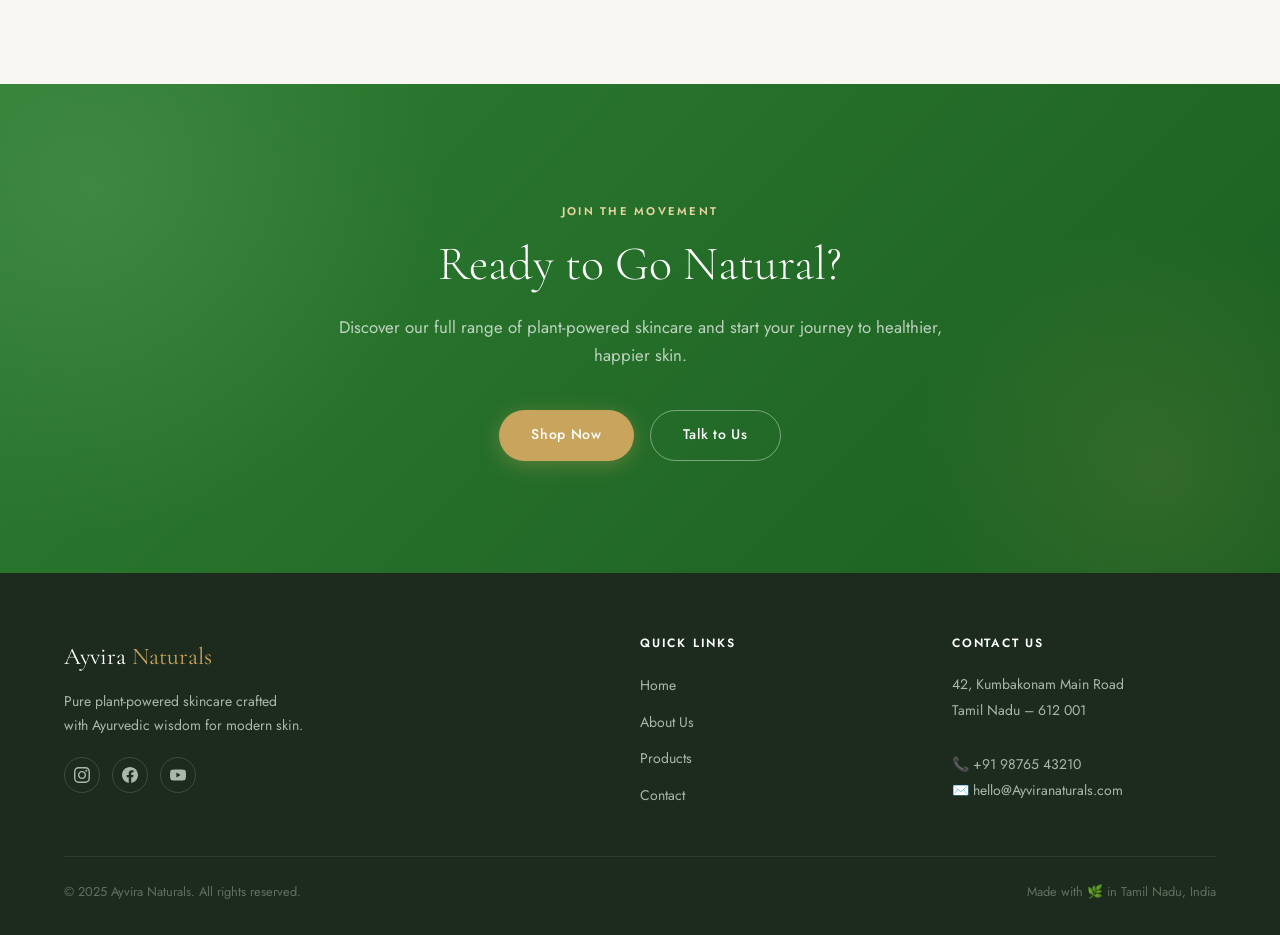
==== commit 84d95e2e: "Ayyvira to ayvira" ====
--- a/about.html
+++ b/about.html
@@ -3,8 +3,8 @@
 <head>
   <meta charset="UTF-8" />
   <meta name="viewport" content="width=device-width, initial-scale=1.0" />
-  <meta name="description" content="The story behind Ayyvira Naturals — our mission, values, and love for botanical skincare." />
-  <title>About | Ayyvira Naturals</title>
+  <meta name="description" content="The story behind Ayvira Naturals — our mission, values, and love for botanical skincare." />
+  <title>About | Ayvira Naturals</title>
   <link rel="stylesheet" href="css/style.css" />
   <link rel="icon" href="data:image/svg+xml,<svg xmlns='http://www.w3.org/2000/svg' viewBox='0 0 100 100'><text y='.9em' font-size='90'>🌿</text></svg>" />
 </head>
@@ -13,11 +13,11 @@
 <!-- ══════════════════════════════════════ NAVIGATION ══ -->
 <header class="navbar" role="banner">
   <div class="container nav-inner">
-    <a href="index.html" class="nav-logo" aria-label="Ayyvira Naturals Home">
+    <a href="index.html" class="nav-logo" aria-label="Ayvira Naturals Home">
       <div class="logo-icon" aria-hidden="true">
         <svg viewBox="0 0 24 24"><path d="M17 8C8 10 5.9 16.17 3.82 21c1.95-.4 4.28-1.2 6.18-3C12 16 13.5 12 17 8zM21 3C17 7 14 9 10 12c.5 1 1.5 2.5 2 3 1-1 2.5-2 4-3-1 2-3 4-5 5 .5.5 1.5 1.5 2 2C16 16 21 8 21 3z"/></svg>
       </div>
-      <span class="logo-text">Ayyvira <span>Naturals</span></span>
+      <span class="logo-text">Ayvira <span>Naturals</span></span>
     </a>
     <nav class="nav-links" aria-label="Main navigation">
       <a href="index.html">Home</a>
@@ -72,7 +72,7 @@
       <h2>A Kitchen, A Garden, and a Dream</h2>
 
       <p>
-        Ayyvira Naturals was born in the summer of 2018 in a small kitchen
+        Ayvira Naturals was born in the summer of 2018 in a small kitchen
         in Kumbakonam, Tamil Nadu. Founder <strong>Priya Venkataraman</strong>,
         a botanist by training, watched her grandmother blend fresh turmeric,
         neem leaves, and rose petals every morning as part of her skincare ritual —
@@ -89,7 +89,7 @@
         Frustrated by a beauty industry flooded with chemicals and empty promises,
         Priya began recreating those traditional formulations, combining them with
         modern dermatological research. After two years of testing and refinement,
-        Ayyvira Naturals launched with its first collection of five products.
+        Ayvira Naturals launched with its first collection of five products.
       </p>
 
       <p>
@@ -271,7 +271,7 @@
   <div class="container">
     <div class="footer-grid">
       <div class="footer-brand">
-        <div class="logo-text">Ayyvira <span>Naturals</span></div>
+        <div class="logo-text">Ayvira <span>Naturals</span></div>
         <p>Pure plant-powered skincare crafted with Ayurvedic wisdom for modern skin.</p>
         <div class="socials" aria-label="Social media links">
           <a href="#" aria-label="Instagram">
@@ -299,12 +299,12 @@
         <address>
           42, Kumbakonam Main Road<br>Tamil Nadu – 612 001<br><br>
           📞 +91 98765 43210<br>
-          ✉️ hello@ayyviranaturals.com
+          ✉️ hello@Ayviranaturals.com
         </address>
       </div>
     </div>
     <div class="footer-bottom">
-      <span>© 2025 Ayyvira Naturals. All rights reserved.</span>
+      <span>© 2025 Ayvira Naturals. All rights reserved.</span>
       <span>Made with 🌿 in Tamil Nadu, India</span>
     </div>
   </div>
--- a/css/style.css
+++ b/css/style.css
@@ -1,5 +1,5 @@
 /* ============================================================
-   Ayyvira Naturals — Main Stylesheet
+   Ayvira Naturals — Main Stylesheet
    Color Palette:
      --dark-green : #2E7D32
      --light-green: #A5D6A7
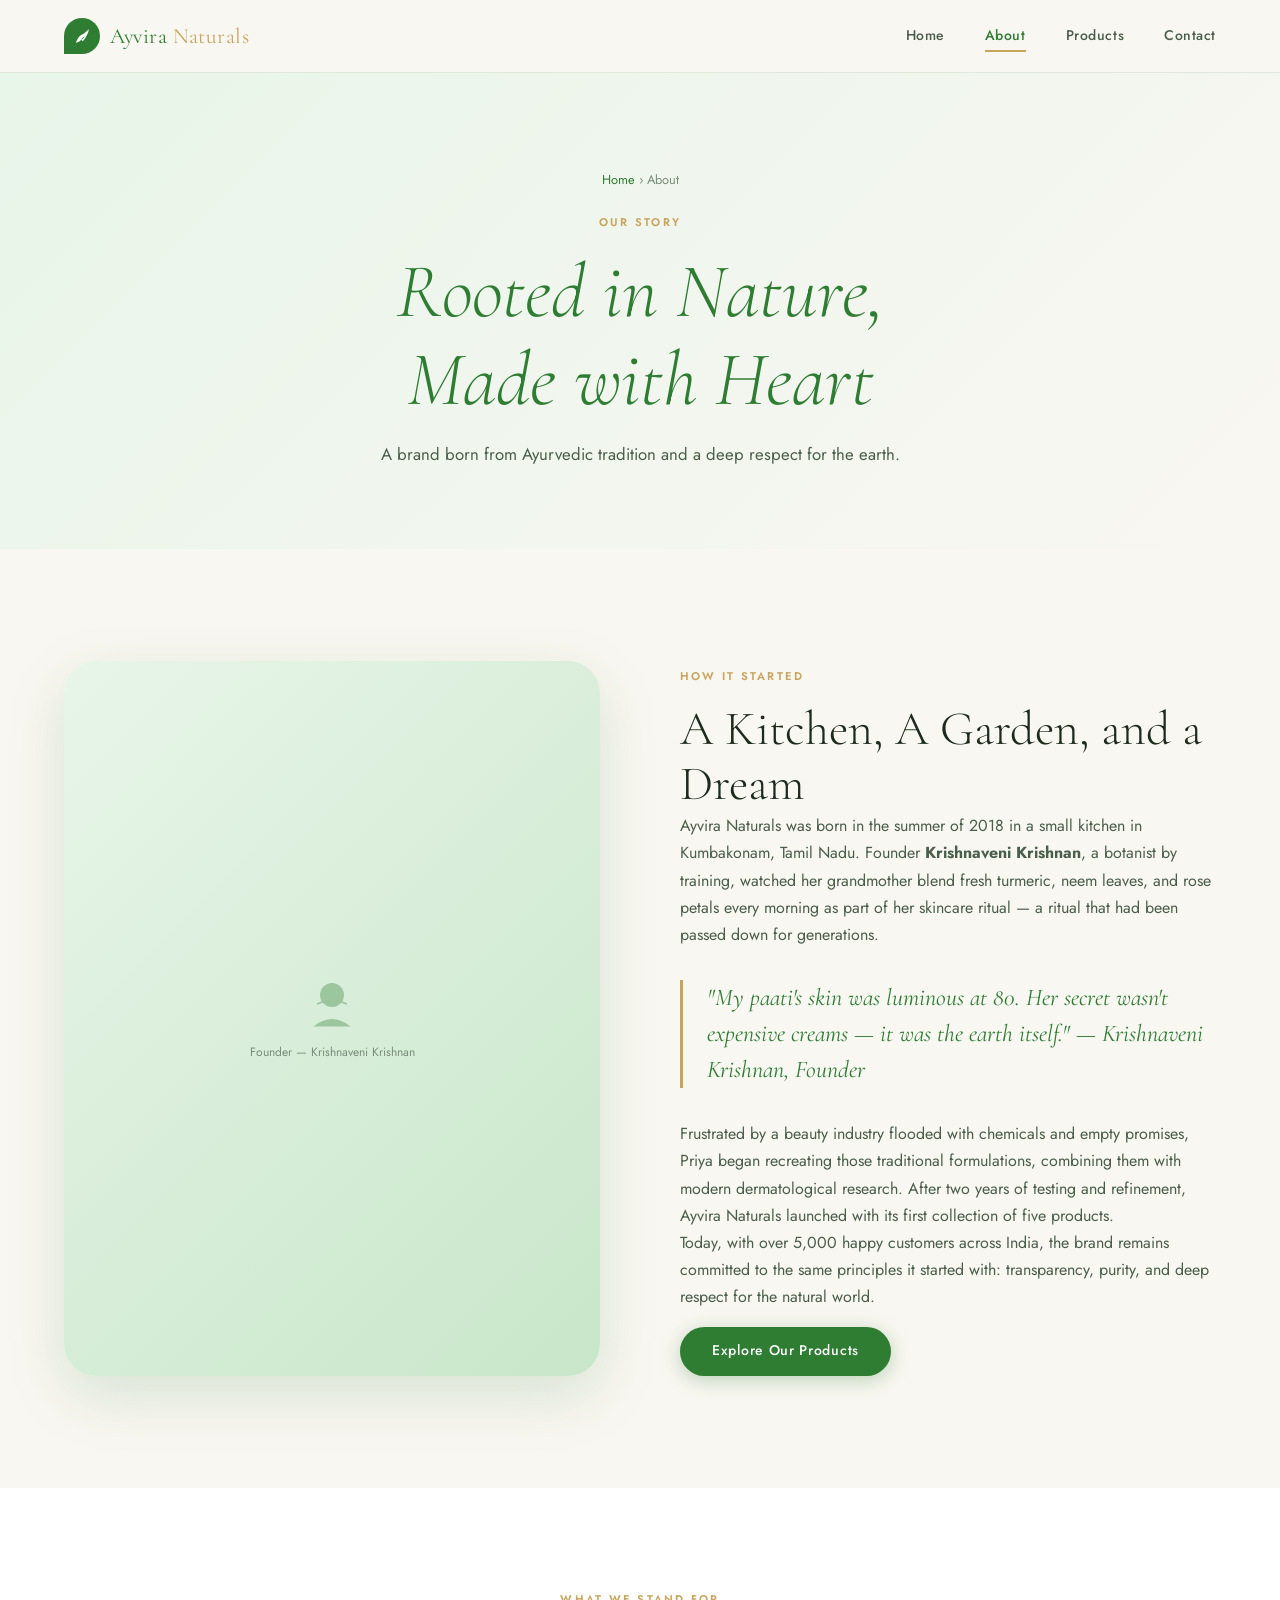
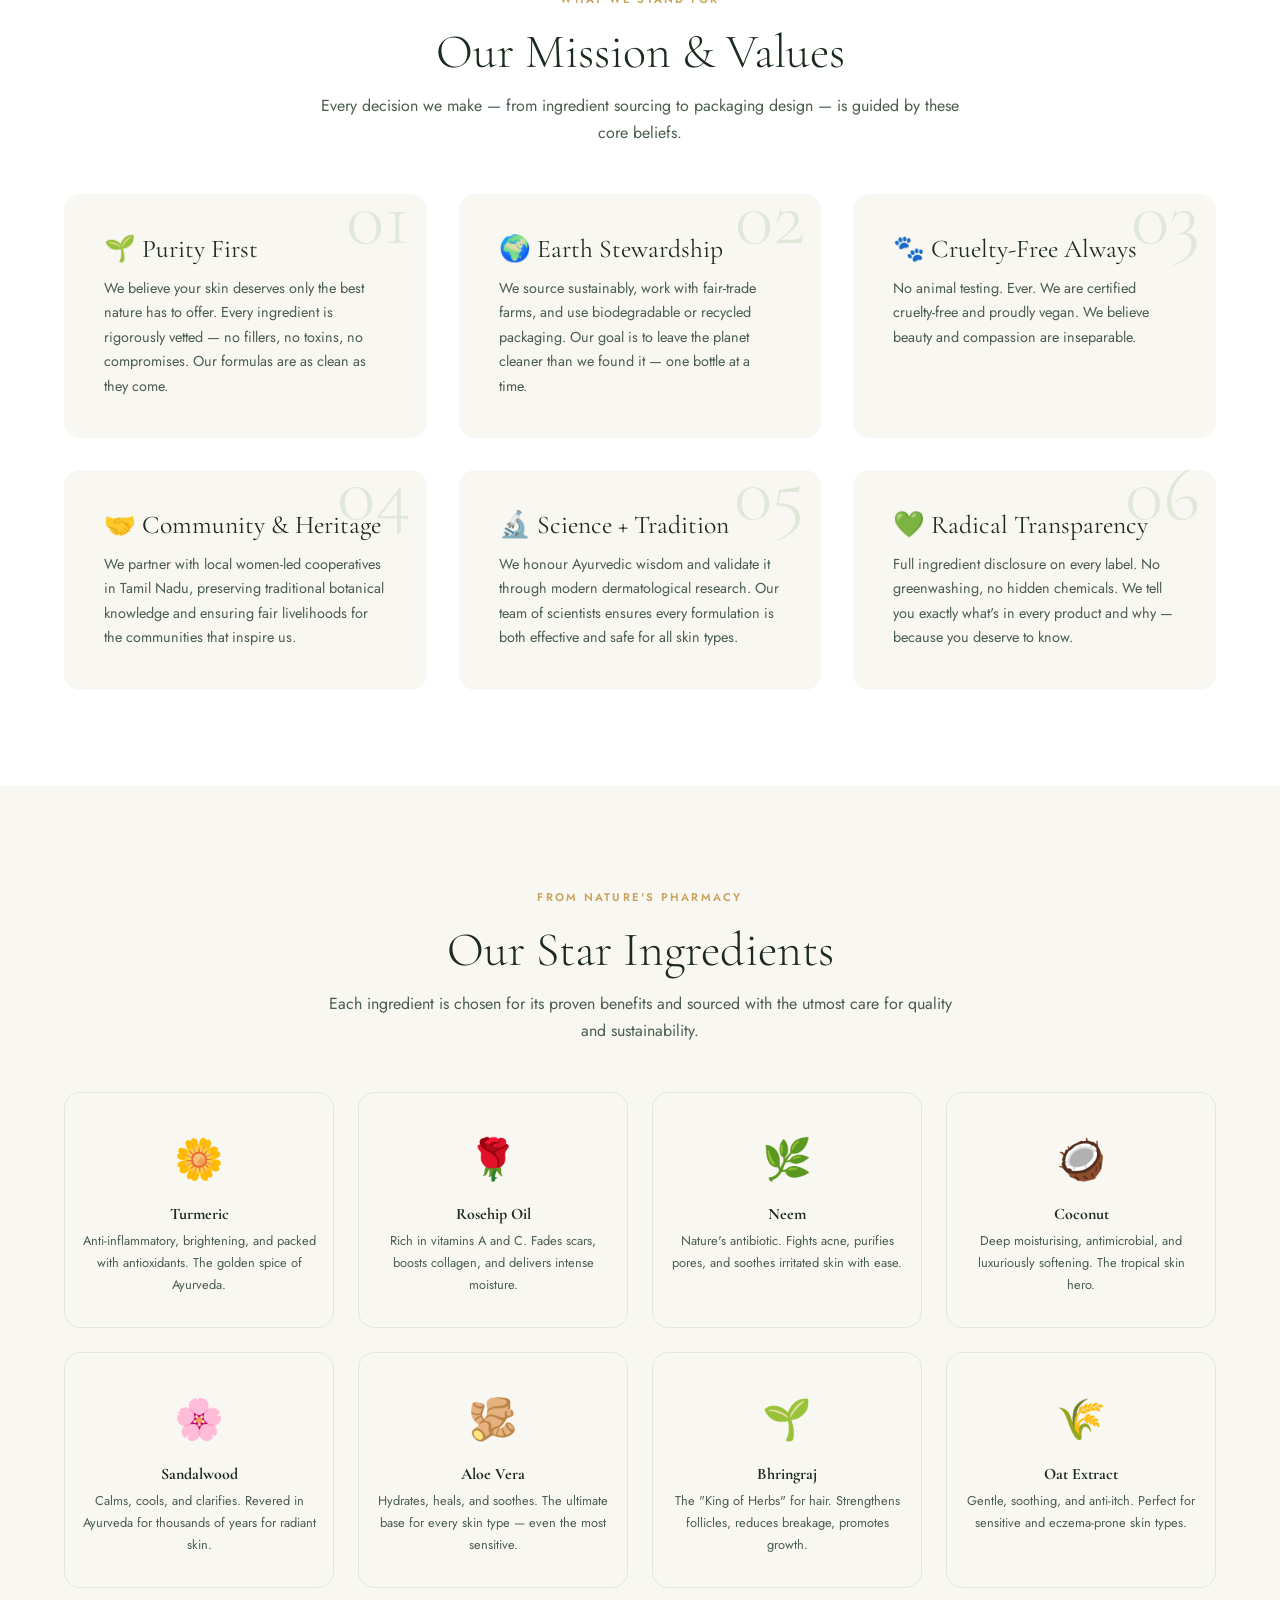
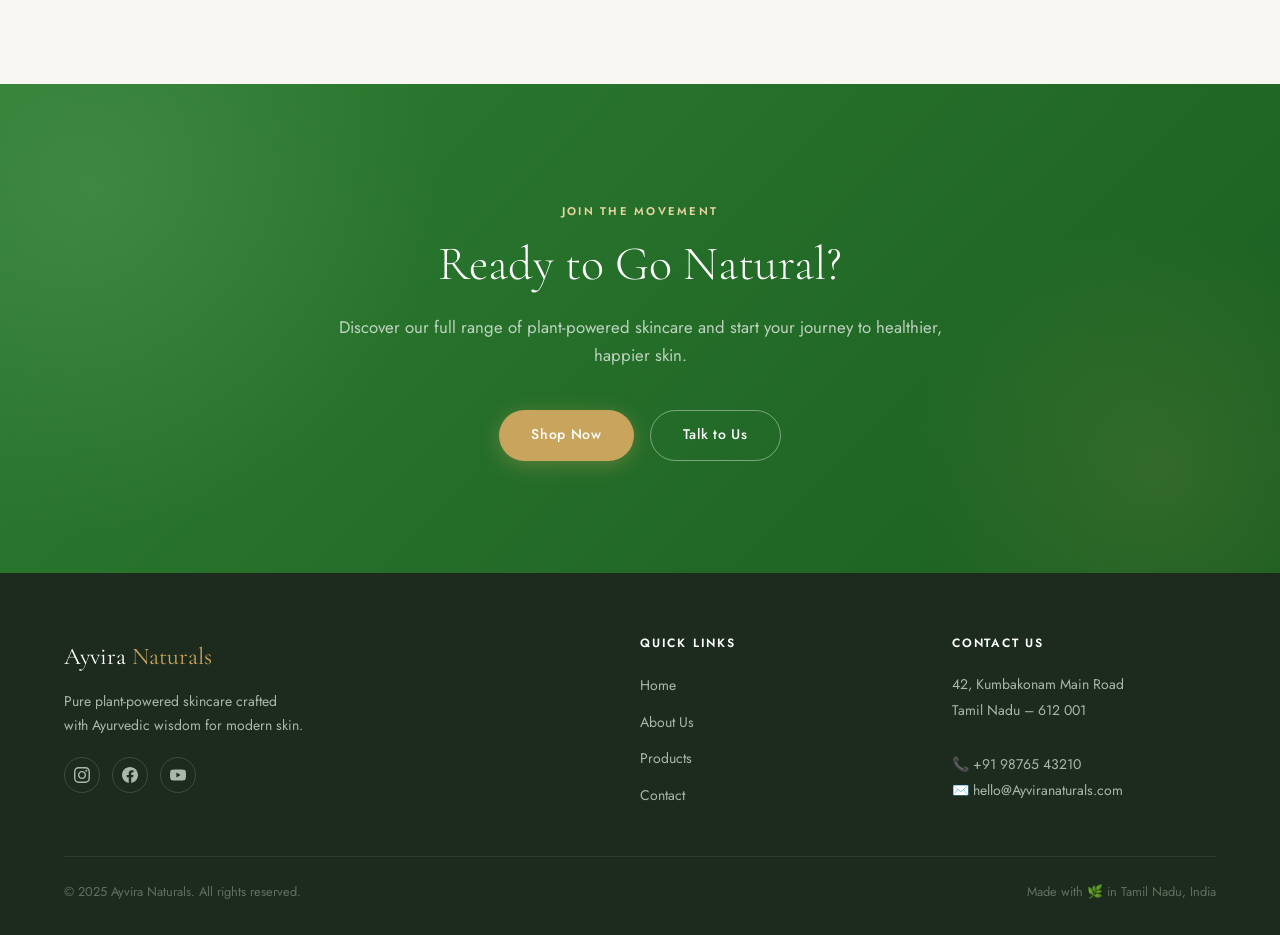
==== commit 3fbb156e: "contact updated" ====
--- a/about.html
+++ b/about.html
@@ -62,7 +62,7 @@
           <path d="M15 70 Q40 50 65 70"/>
           <path d="M20 40 Q40 30 60 40" fill="none" stroke="#2E7D32" stroke-width="2"/>
         </svg>
-        <span style="font-size:.75rem;color:#7A8C7C">Founder — Priya Venkataraman</span>
+        <span style="font-size:.75rem;color:#7A8C7C">Founder — Krishnaveni Krishnan</span>
       </div>
     </div>
 
@@ -73,7 +73,7 @@
 
       <p>
         Ayvira Naturals was born in the summer of 2018 in a small kitchen
-        in Kumbakonam, Tamil Nadu. Founder <strong>Priya Venkataraman</strong>,
+        in Kumbakonam, Tamil Nadu. Founder <strong>Krishnaveni Krishnan</strong>,
         a botanist by training, watched her grandmother blend fresh turmeric,
         neem leaves, and rose petals every morning as part of her skincare ritual —
         a ritual that had been passed down for generations.
@@ -82,7 +82,7 @@
       <blockquote>
         "My paati's skin was luminous at 80. Her secret wasn't expensive creams —
         it was the earth itself."
-        <cite>— Priya Venkataraman, Founder</cite>
+        <cite>— Krishnaveni Krishnan, Founder</cite>
       </blockquote>
 
       <p>
